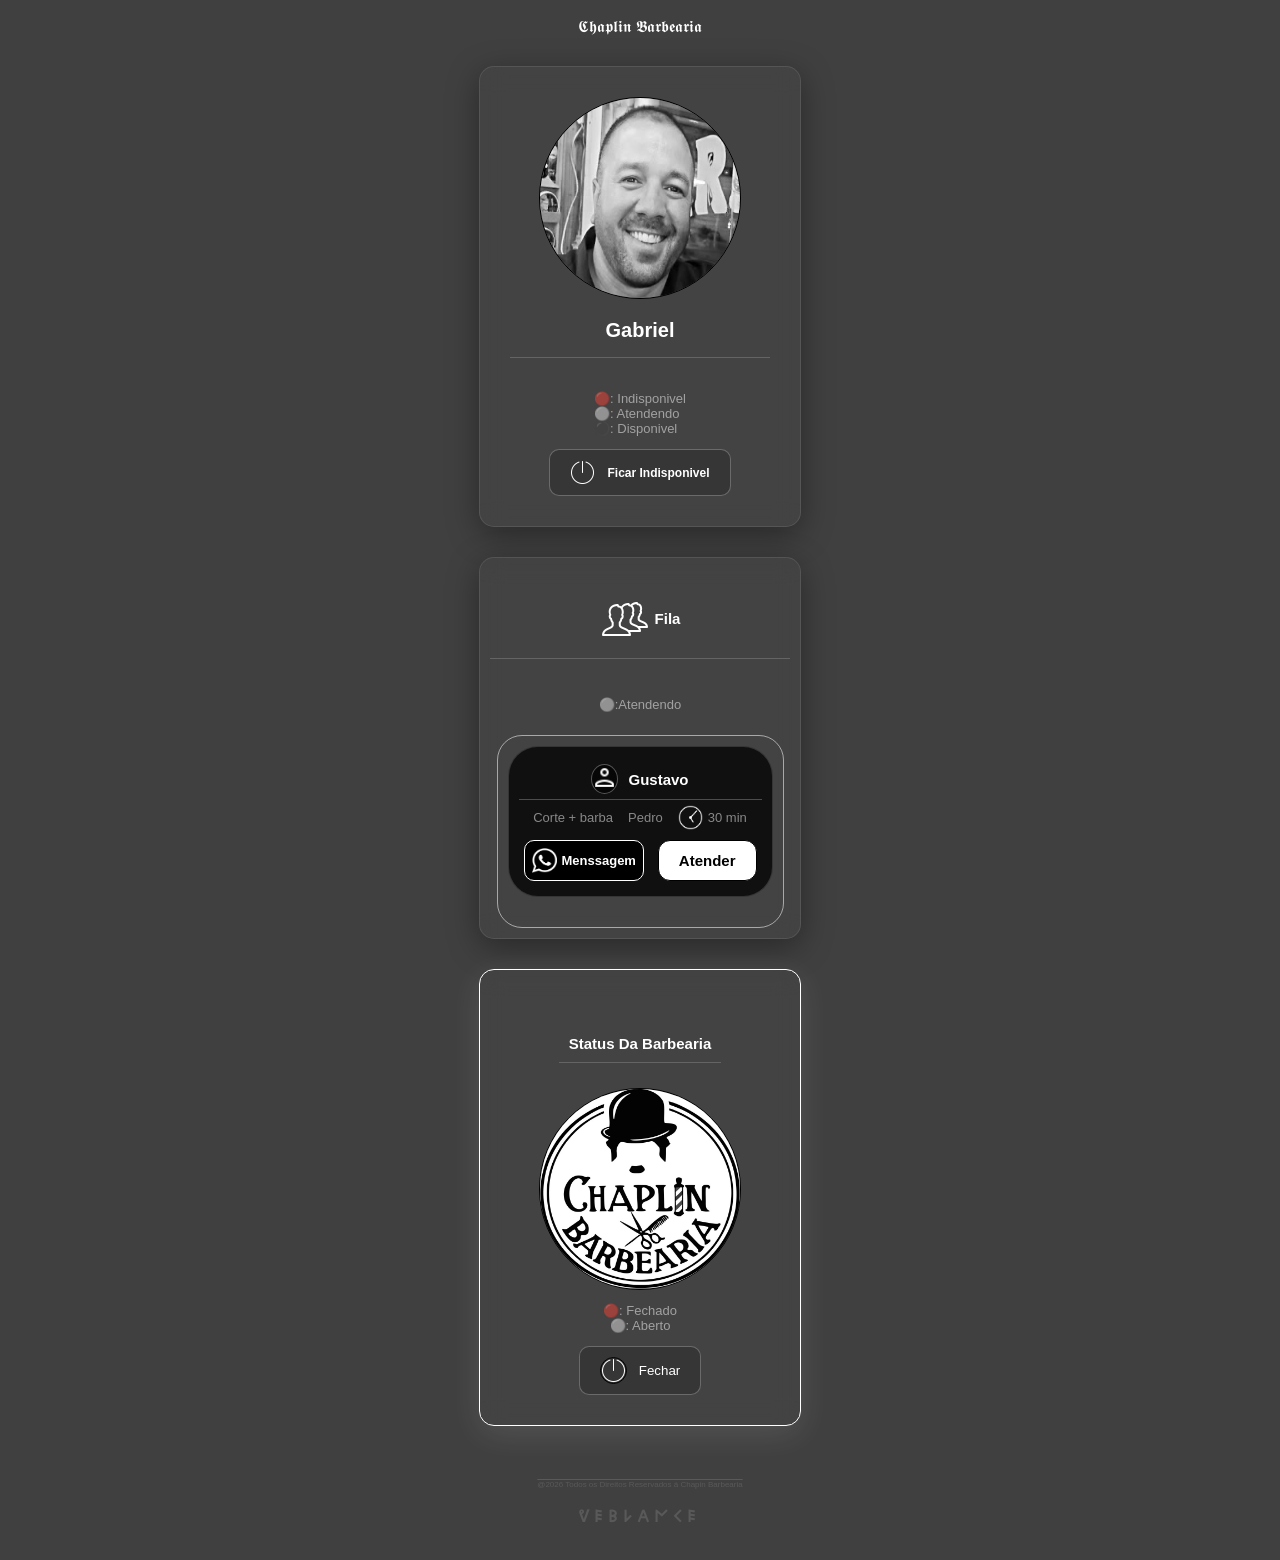
==== frontend/gabriel.html @ 5791e2e3 "Initial commit" ====
<!DOCTYPE html>
<html lang="pt">

<head>
    <meta charset="UTF-8">
    <meta name="viewport" content="width=device-width, initial-scale=1.0">
    <title>Barbearia Chaplin Menu | ᕓ𐌄𐌁𐌋𐌀𐌍𐌂𐌄</title>
    <link rel="stylesheet" href="css/barbeiro.css">
</head>

<body>

    <header>𝕮𝖍𝖆𝖕𝖑𝖎𝖓 𝕭𝖆𝖗𝖇𝖊𝖆𝖗𝖎𝖆</header>

    <main class="BarbeiroPage">

        <div class="BarbeiroMenuStatus" id="gabrielBox2">
            <img class="FotoPerfil" src="assets/gabriel.png" alt="gabriel img">
            <p class="NomeBarbeiro">Gabriel</p>
            <p class="Legenda">🔴: Indisponivel <br>⚪: Atendendo <br>⚫: Disponivel</p>
            <button class="MudarStatusProfissional"><img src="assets/icons8-desligar-50.png" alt="">
                <div class="text1212"> Ficar Indisponivel</div>
            </button>

            <button class="MudarStatusProfissionalDisponivel Hidden"><img src="assets/icons8-shutdown-50.png" alt="">
                <div class="text1212"> Ficar Disponivel</div>
            </button>

        </div>


        <div class="FilaMainBox">

            <h5><img src="assets/icons8-fila-100.png" alt="">
                <div class="text1212">Fila</div>
            </h5>

            <p class="Legenda">
                ⚪:Atendendo
            </p>

            <div class="FilaBox">

                <div class="Fila" id="filaBarbeiro">

                    <h6 id="textoApagavel">Sem Clientes Na Fia</h6>


                    
                    <div class="ClienteCardBox">

                        <div class="ClienteNome">
                            <div class="BoxIMG"><img src="assets/icons8-usuário-24.png" alt="user png"></div>
                            <div class="text1212">Gustavo</div>
                        </div>

                        <div class="ServicoCliente"><span id="servicocliente">Corte + barba</span><span
                                id="profissionalEscolhido">Pedro</span> <span class="TimeBoxCliente"><span
                                    class="CloackClienteIMG"><img src="assets/icons8-clock-250.png" alt=""><span
                                        class="text1212" id="tempoCliente">30 min</span></span></span> </div>

                        <div class="BtnClienteGerenciamento">

                            <a id="LinkNumberCliente" href=""><img
                                    src="assets/logo-whatsapp-branco-png-icone-whatsapp-png-branco-11562849301ohgxjt9m7x-removebg-preview.png"
                                    alt="ue">Menssagem</a>

                            <button class="ChamarFinalizarCliente">Atender</button>
                            <button class="FinalizarCliente Hidden">Finalizar</button>

                        </div>

                    </div>


                </div>

            </div>


        </div>



        <div class="BarbeariaStatusMainBox Atendendo">

            <h5>Status Da Barbearia</h5>

            <img src="assets/logo.png" alt="">

            <div class="BarbeariaStatusMenu">
                <p class="Legenda">🔴: Fechado <br>⚪: Aberto</p>
                <button class="FecharBarbearia"><img src="assets/icons8-desligar-50.png" alt="">
                    <div class="text1212"> Fechar</div>
                </button>

                <button class="AbrirBarbearia Hidden"><img src="assets/icons8-shutdown-50.png" alt="">
                    <div class="text1212"> Abrir</div>
                </button>


            </div>


        </div>

    </main>

    <footer>

        <h6>@2026 Todos os Direitos Reservados á Chapin Barbearia</h6>
        <p>ᕓ𐌄𐌁𐌋𐌀𐌍𐌂𐌄</p>

    </footer>

    <script src="js/barbeiro.js"></script>
    <script src="js/apiBarbeiro.js"></script>

</body>

</html>
---- frontend/css/barbeiro.css ----
body {
    background-image: linear-gradient(rgba(0, 0, 0, 0.75), rgba(0, 0, 0, 0.75)), url('../assets/fundo.png');
    /* O fundo não mexe quando você rola a página */
    color: white;
    min-height: 100vh;
    font-family: 'Inter', sans-serif;
    display: flex;
    flex-direction: column;
    align-items: center;
}

header {
    margin-top: 10px;
}

button{
cursor: pointer;

}

.text1212 {
    margin-left: 5px;
    display: flex;
    justify-content: center;
    align-items: center;
}

main {
    display: flex;
    flex-direction: column;
    align-items: center;
}


.BarbeiroMenuStatus {
    margin-top: 30px;
    display: flex;
    flex-direction: column;

    align-items: center;
    /* 1. Transparência do fundo (Branco com 5% a 10% de opacidade) */
    background: rgba(129, 129, 129, 0.048);
    /* 2. O desfoque (O que dá o efeito de vidro fosco) */
    backdrop-filter: blur(12px);
    -webkit-backdrop-filter: blur(12px);
    /* Suporte para Safari */
    /* 3. Borda fina e clara (Simula o corte do vidro) */
    border: 1px solid rgba(255, 255, 255, 0.1);
    /* 4. Arredondamento e Sombra para dar profundidade */
    border-radius: 15px;
    box-shadow: 0 8px 32px 0 rgba(0, 0, 0, 0.37);
    padding: 30px;
    min-width: 260px;
    margin-left: 25px;
    margin-right: 25px;
    color: white;

}


.FotoPerfil {
    width: 200px;
    height: 200px;
    filter: grayscale(100%);
    border-radius: 50%;
    border: 1px solid black;
}

.NomeBarbeiro {
    font-size: 20px;
    font-weight: bolder;
    min-width: 100%;
    text-align: center;
    padding: 0px 0px 15px 0px;
    border-bottom: 1px solid rgba(128, 128, 128, 0.541);
}

.Legenda {
    font-size: 13px;
    font-weight: lighter;
    color: rgba(255, 255, 255, 0.507);
}

.MudarStatusProfissional {
    background-color: rgba(0, 0, 0, 0.185);
    border: 1px solid rgba(255, 255, 255, 0.26);
    padding: 10px 20px;
    color: white;
    display: flex;
    align-items: center;
    border-radius: 10px;
    gap: 7px;
    font-size: 12px;
    font-weight: bolder;
}

.MudarStatusProfissionalDisponivel {
    background-color: rgb(255, 255, 255);
    border: 1px solid rgba(255, 255, 255, 0.26);
    padding: 10px 20px;
    color: rgb(0, 0, 0);
    display: flex;
    align-items: center;
    border-radius: 10px;
    gap: 7px;
    font-weight: bolder;
}

.MudarStatusProfissional img {
    width: 25px;
    height: 25px;
}

.MudarStatusProfissionalDisponivel img {
    width: 25px;
    height: 25px;
}





.FilaMainBox {
    margin-top: 30px;
    display: flex;
    flex-direction: column;
    align-items: center;
    /* 1. Transparência do fundo (Branco com 5% a 10% de opacidade) */
    background: rgba(129, 129, 129, 0.048);
    /* 2. O desfoque (O que dá o efeito de vidro fosco) */
    backdrop-filter: blur(12px);
    -webkit-backdrop-filter: blur(12px);
    /* Suporte para Safari */
    /* 3. Borda fina e clara (Simula o corte do vidro) */
    border: 1px solid rgba(255, 255, 255, 0.1);
    /* 4. Arredondamento e Sombra para dar profundidade */
    border-radius: 15px;
    box-shadow: 0 8px 32px 0 rgba(0, 0, 0, 0.37);
    padding: 10px;
    min-width: 260px;
    margin-left: 25px;
    margin-right: 25px;
    color: white;
    height: auto;
    text-align: center;

}

.FilaMainBox h5 {
    display: flex;
    justify-content: center;
    font-size: 15px;
    font-weight: bolder;
    padding: 0px 20px 15px;
    border-bottom: 1px solid rgba(128, 128, 128, 0.541);
    min-width: 260px;

}

.NumberNaFilaIMG {
    width: 25px;
    height: 25px;

}

h5 img {
    height: 50px;
    width: 50px;
}


.FilaBox {
    border: 1px solid rgba(255, 255, 255, 0.541);
    margin-top: 10px;
    border-radius: 25px;
    width: 95%;
    padding: 0px 0px 30px 0px;
    height: auto;
    display: flex;
    flex-direction: column;
    min-height: 100px;
}


.FilaBox img {
    width: 1px;
    height: 1px;
}

#textoApagavel {
    text-align: center;
    display: none;
}

.ClienteCardBox {
    /*   background: rgba(0, 0, 0, 0.466); */
    background: rgba(0, 0, 0, 0.76);
    display: flex;
    flex-direction: column;
    margin: 10px 10px 0px;
    border-radius: 30px;
    padding: 10px;
    border: 1px solid rgba(255, 255, 255, 0.158);

}

.ClienteNome {
    display: flex;
    justify-content: center;
    font-size: 15px;
    font-weight: bolder;
    margin-top: 2px;
    padding: 5px;
    gap: 5px;
    border-bottom: 1px solid rgba(128, 128, 128, 0.541);
}

.ClienteNome img {
    height: 25px;
    width: 25px;
}

.BoxIMG {
    background-color: rgba(0, 0, 0, 0.568);
    border-radius: 50%;
    border: 1px solid rgba(255, 255, 255, 0.322);
}

.ServicoCliente {
    margin-top: 5px;
    display: flex;
    justify-content: center;
    align-items: center;
    font-size: 13px;
    font-weight: lighter;
    color: rgba(255, 255, 255, 0.507);
    gap: 15px;
}

.ClienteCardBox { transition: all 0.5s ease; }


.CloackClienteIMG {
    display: flex;
}


.CloackClienteIMG img {
    width: 25px;
    height: 25px;
}

.BtnClienteGerenciamento {
    padding: 5px;
    justify-content: space-between;
    margin-top: 5px;
    display: flex;
}

.BtnClienteGerenciamento img {
    width: 25px;
    height: 25px;
}

.BtnClienteGerenciamento a {
    display: flex;
    align-items: center;
    gap: 5px;
    padding: 7px;
    border-radius: 10px;
    background-color: rgb(0, 0, 0);
    text-decoration: none;
    color: white;
    cursor: pointer;
    font-size: 13px;
    font-weight: bolder;
    border: 1px solid white;
}


.ChamarFinalizarCliente {
    background-color: rgb(255, 255, 255);
    border: none;
    padding: 0px 20px;
    border-radius: 12px;
    border: 1px solid black;
    text-align: center;
    font-size: 15px;
    font-weight: bolder;
}

.FinalizarCliente {
    background-color: rgb(255, 255, 255);
    border: none;
    padding: 0px 20px;
    border-radius: 12px;
    border: 1px solid black;
    text-align: center;
    font-size: 15px;
    font-weight: bolder;
}


.BarbeariaStatusMenu{
    display: flex;
    flex-direction: column;
    align-items: center;
    justify-content: center;
}


.BarbeariaStatusMainBox {
    margin-top: 30px;
    display: flex;
    flex-direction: column;
    align-items: center;
    /* 1. Transparência do fundo (Branco com 5% a 10% de opacidade) */
    background: rgba(129, 129, 129, 0.048);
    /* 2. O desfoque (O que dá o efeito de vidro fosco) */
    backdrop-filter: blur(12px);
    -webkit-backdrop-filter: blur(12px);
    /* Suporte para Safari */
    /* 3. Borda fina e clara (Simula o corte do vidro) */
    border: 1px solid rgba(255, 255, 255, 0.1);
    /* 4. Arredondamento e Sombra para dar profundidade */
    border-radius: 15px;
    box-shadow: 0 8px 32px 0 rgba(0, 0, 0, 0.37);
    padding: 30px;
    min-width: 260px;
    margin-left: 25px;
    margin-right: 25px;
    color: white;
}

.BarbeariaStatusMainBox h5{
font-size: 15px;
font-weight: bolder;
padding: 10px;
border-bottom: 1px solid rgba(128, 128, 128, 0.541);



}

.BarbeariaStatusMainBox img {
    width: 200px;
    height: 200px;
    filter: grayscale(100%);
    border-radius: 50%;
    border: 1px solid black;
}

.BarbeariaStatusMenu p {
    text-align: center;
}

.FecharBarbearia {
    background-color: rgba(0, 0, 0, 0.185);
    border: 1px solid rgba(255, 255, 255, 0.26);
    padding: 10px 20px;
    color: white;
    display: flex;
    align-items: center;
    border-radius: 10px;
    gap: 7px;
}

.AbrirBarbearia {
    background-color: rgb(255, 255, 255);
    border: 1px solid rgba(255, 255, 255, 0.26);
    padding: 10px 20px;
    color: rgb(0, 0, 0);
    display: flex;
    align-items: center;
    border-radius: 10px;
    gap: 7px;



}

.FecharBarbearia img {
    width: 25px;
    height: 25px;
}

.AbrirBarbearia img {
    width: 25px;
    height: 25px;



}



footer {
    margin-top: 25px;
    padding: 10px;
    text-align: center;
    color: rgba(114, 114, 114, 0.5);
}

footer h6 {
    font-size: 8px;
    font-weight: lighter;
    text-decoration: overline;
}

footer p {
    margin-top: 5px;
    letter-spacing: 5px;
    font-weight: bolder;
}




.Indisponivel {
    border: 1px solid rgb(255, 0, 0);
    box-shadow: 0 8px 32px 0 rgba(255, 0, 0, 0.100);
}

.Atendendo {
    border: 1px solid white;
    box-shadow: 0 8px 32px 0 rgba(255, 255, 255, 0.100);
}

.Aguardando {
    box-shadow: 0 8px 32px 0 rgba(37, 37, 37, 0.048);
}

#hidden {
    display: none;
}

.Hidden {
    display: none;
}


.ClienteCardBox.AtendendoAgora {
    border: 2px solid #ffffff !important; /* Borda Branca */
    box-shadow: 0 0 10px rgba(255, 255, 255, 0.2);
}
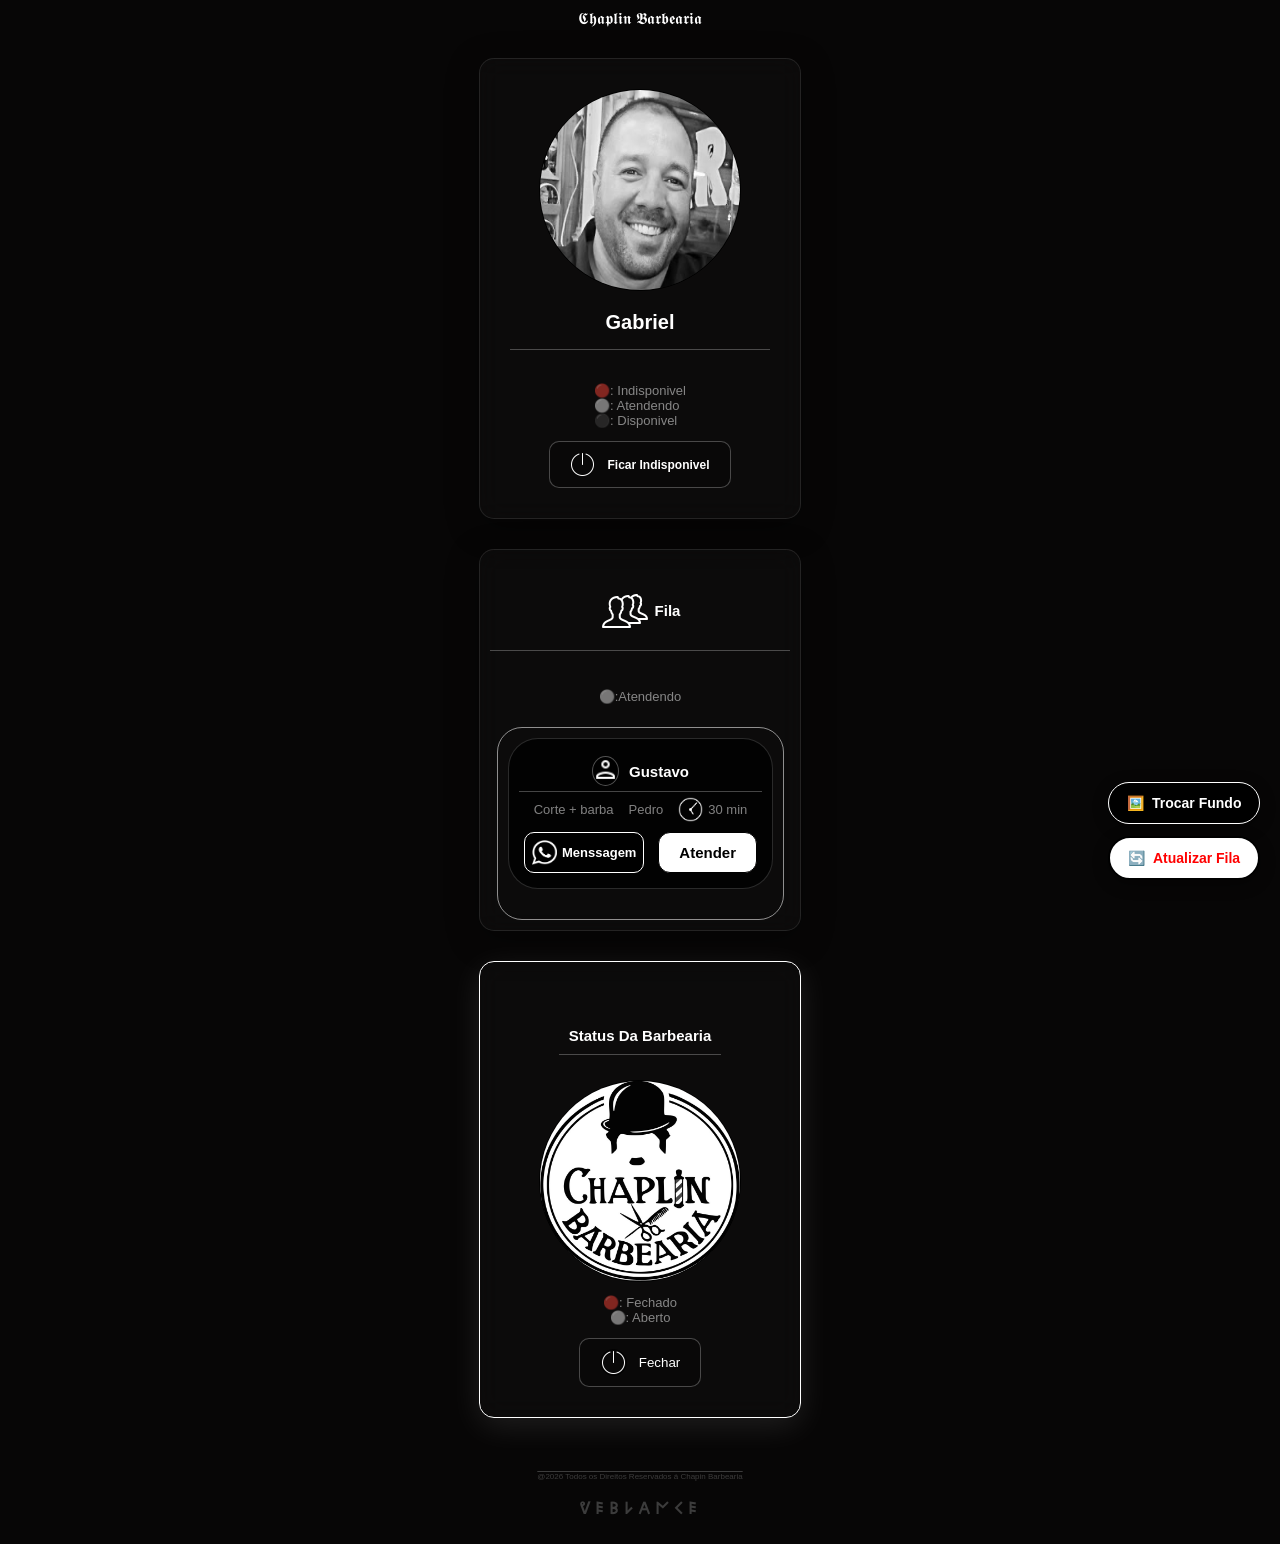
==== commit c73b8f9b: "Chaplin Barbearia v1.0.0" ====
--- a/frontend/gabriel.html
+++ b/frontend/gabriel.html
@@ -113,6 +113,17 @@
 
     </footer>
 
+
+        <div class="container-botoes">
+    <button id="btn-tema" class="botao-flutuante">
+        🖼️ <span class="texto-botao">Trocar Fundo</span>
+    </button>
+    
+    <button id="btn-atualizar" class="botao-flutuante principal">
+        🔄 <span class="texto-botao">Atualizar Fila</span>
+    </button>
+</div>
+
     <script src="js/barbeiro.js"></script>
     <script src="js/apiBarbeiro.js"></script>
 
--- a/frontend/css/barbeiro.css
+++ b/frontend/css/barbeiro.css
@@ -1,20 +1,41 @@
+
+
+
+
+
 body {
-    background-image: linear-gradient(rgba(0, 0, 0, 0.75), rgba(0, 0, 0, 0.75)), url('../assets/fundo.png');
-    /* O fundo não mexe quando você rola a página */
+    /* O caminho exato que o navegador confirmou que existe */
+    background-color: #070606;
     color: white;
     min-height: 100vh;
     font-family: 'Inter', sans-serif;
     display: flex;
     flex-direction: column;
-    align-items: center;
+    margin: 0;
+}
+
+body.tema-glass {
+    background-image: url('/assets/fundo2.png');
+    background-size: cover;
+    background-attachment: fixed;
+}
+/* No modo glass, você pode colocar um overlay escuro nos cards pra ler melhor */
+body.tema-glass .BarbeiroMenuStatusx,
+body.tema-glass .FilaMainBox,
+body.tema-glass .BarbeariaStatusMainBox
+
+{
+    background: rgba(0, 0, 0, 0.39);
+    backdrop-filter: blur(10px);
 }
 
 header {
+    text-align: center;
     margin-top: 10px;
 }
 
-button{
-cursor: pointer;
+button {
+    cursor: pointer;
 
 }
 
@@ -54,6 +75,7 @@
     margin-left: 25px;
     margin-right: 25px;
     color: white;
+    animation: fadeInModal 0.7s ease-out forwards;
 
 }
 
@@ -143,6 +165,7 @@
     color: white;
     height: auto;
     text-align: center;
+     animation: fadeInModal 0.7s ease-out forwards;
 
 }
 
@@ -201,6 +224,7 @@
     border-radius: 30px;
     padding: 10px;
     border: 1px solid rgba(255, 255, 255, 0.158);
+    animation: fadeInModal 0.7s ease-out forwards;
 
 }
 
@@ -237,7 +261,9 @@
     gap: 15px;
 }
 
-.ClienteCardBox { transition: all 0.5s ease; }
+.ClienteCardBox {
+    transition: all 0.5s ease;
+}
 
 
 .CloackClienteIMG {
@@ -301,7 +327,7 @@
 }
 
 
-.BarbeariaStatusMenu{
+.BarbeariaStatusMenu {
     display: flex;
     flex-direction: column;
     align-items: center;
@@ -330,13 +356,14 @@
     margin-left: 25px;
     margin-right: 25px;
     color: white;
-}
-
-.BarbeariaStatusMainBox h5{
-font-size: 15px;
-font-weight: bolder;
-padding: 10px;
-border-bottom: 1px solid rgba(128, 128, 128, 0.541);
+        animation: fadeInModal 0.7s ease-out forwards;
+}
+
+.BarbeariaStatusMainBox h5 {
+    font-size: 15px;
+    font-weight: bolder;
+    padding: 10px;
+    border-bottom: 1px solid rgba(128, 128, 128, 0.541);
 
 
 
@@ -440,6 +467,95 @@
 
 
 .ClienteCardBox.AtendendoAgora {
-    border: 2px solid #ffffff !important; /* Borda Branca */
+    border: 2px solid #ffffff !important;
+    /* Borda Branca */
     box-shadow: 0 0 10px rgba(255, 255, 255, 0.2);
+}
+
+
+
+
+
+
+
+
+
+
+
+
+
+.container-botoes {
+    position: fixed;
+    bottom: 20px;
+    right: 20px;
+    display: flex;
+    flex-direction: column;
+    gap: 12px;
+    z-index: 9999;
+}
+
+.botao-flutuante {
+    background-color: #000000; /* Cor neutra */
+    color: white;
+    border: none;
+    border-radius: 50px;
+    padding: 12px 18px;
+    font-size: 14px;
+    font-weight: bold;
+    border: 1px solid white;
+    cursor: pointer;
+    box-shadow: 0 4px 15px rgba(0,0,0,0.4);
+    transition: all 0.3s ease;
+    display: flex;
+    align-items: center;
+    gap: 8px;
+    animation: fadeInModal 0.3s ease-out forwards;
+}
+
+.botao-flutuante:hover {
+    transform: translateY(-3px);
+    filter: brightness(1.2);
+}
+
+.botao-flutuante.principal {
+    background-color: #ffffff; /* Amarelo/Dourado Barbearia */
+    color: #ff0000;
+    border: 2px solid rgb(0, 0, 0);
+}
+
+/* Esconde o texto no celular para ficar só o ícone se a tela for pequena */
+@media (max-width: 600px) {
+    .texto-botao {
+        display: none;
+    }
+    .botao-flutuante {
+        padding: 15px;
+        border-radius: 50%;
+    }
+}
+
+
+
+
+/* Definição das Animações */
+@keyframes fadeInModal {
+    from {
+        opacity: 0;
+        transform: translateY(-20px) scale(0.9);
+    }
+    to {
+        opacity: 1;
+        transform: translateY(0) scale(1);
+    }
+}
+
+@keyframes fadeInItem {
+    from {
+        opacity: 0;
+        transform: translateX(-10px);
+    }
+    to {
+        opacity: 1;
+        transform: translateX(0);
+    }
 }
